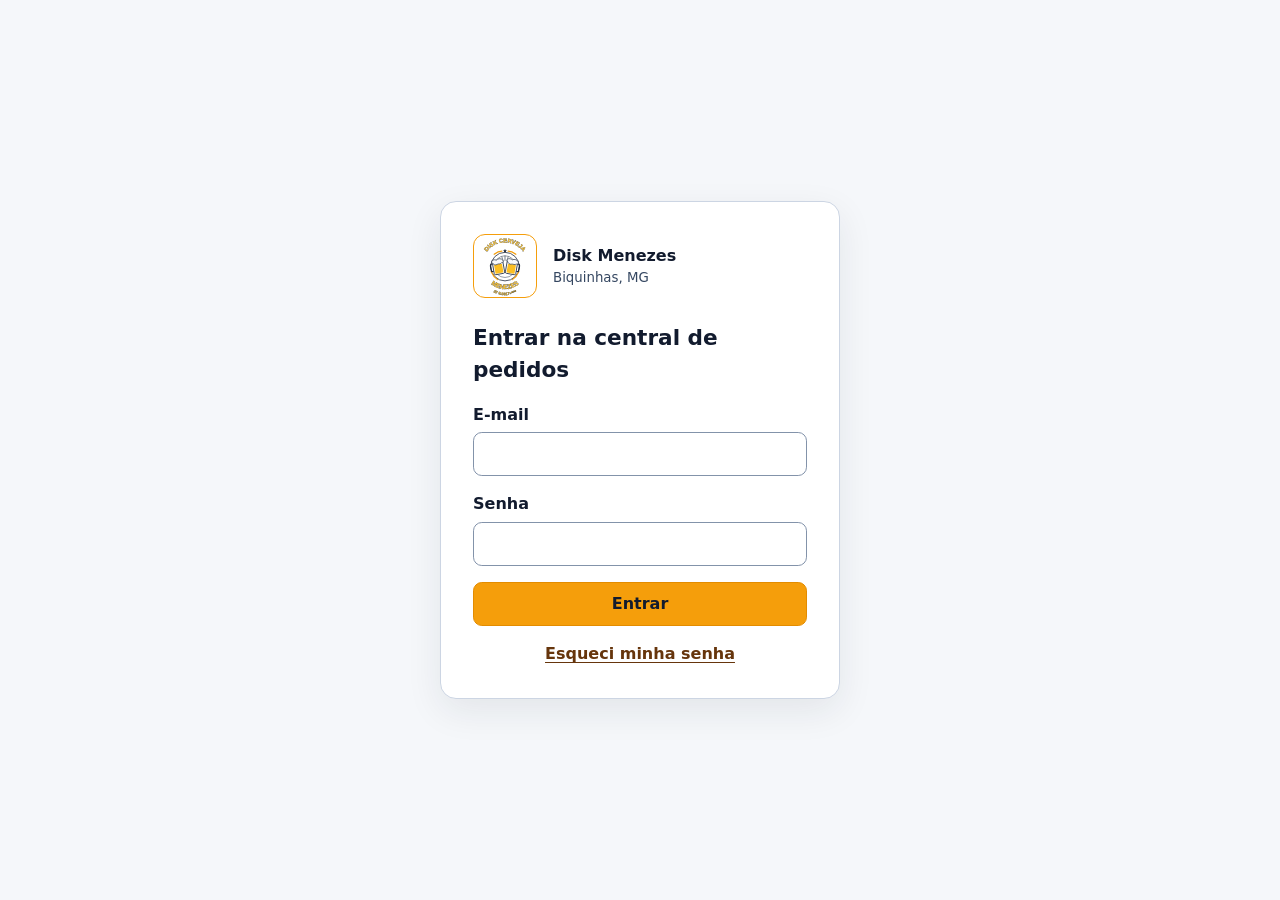
==== public/entrar.html @ 0a1eb31d "Adiciona login, recuperação de senha e base compartilhada" ====
<!doctype html>
<html lang="pt-BR">
<head>
<meta charset="utf-8">
<meta name="viewport" content="width=device-width, initial-scale=1">
<title>Entrar | Disk Menezes</title>
<style>
*{box-sizing:border-box}
body{margin:0;min-height:100vh;min-height:100dvh;display:grid;place-items:center;padding:1.25rem;background:#f5f7fa;color:#121b2e;font:1rem/1.5 system-ui,sans-serif}
main{width:min(100%,25rem);padding:clamp(1.25rem,5vw,2rem);background:#fff;border:1px solid #ccd5e3;border-radius:1rem;box-shadow:0 12px 36px #13203515}
.brand{display:flex;gap:1rem;align-items:center;margin-bottom:1.5rem}
.brand svg{width:4rem;height:4rem;flex:none;border:1px solid #f59e0b;border-radius:.75rem}
.brand strong,.brand small{display:block}.brand small{color:#354761}
h1{font-size:1.35rem;margin:0 0 1rem}
form{display:grid;gap:1rem}
label{display:grid;gap:.35rem;font-weight:650}
input,button{width:100%;min-height:2.75rem;border-radius:.55rem;padding:.55rem .75rem;font:inherit;color:inherit}
input{background:#fff;border:1px solid #8393aa}
button{background:#f59e0b;border:1px solid #e38c00;font-weight:750;cursor:pointer}
:focus-visible{outline:3px solid #205dcc;outline-offset:2px}
.auth-link{display:block;width:fit-content;margin:1rem auto 0;color:#66350c;font-weight:700;text-underline-offset:.2em}
.notice{padding:.65rem .75rem;background:#e8f3ff;color:#143d62;border-radius:.55rem;margin:0 0 1rem}
.error{padding:.55rem .75rem;background:#ffeaec;color:#9b1235;border-radius:.55rem}
</style>
</head>
<body><main>
<div class="brand"><svg viewBox="0 0 200 200" xmlns="http://www.w3.org/2000/svg" role="img" aria-label="Logo Disk Cerveja Menezes">
                        <defs>
                            <path id="topArc" d="M 28,96 A 72,72 0 0,1 172,96" />
                            <path id="botArc" d="M 32,126 A 72,72 0 0,0 168,126" />
                            <path id="telArc" d="M 24,146 A 84,84 0 0,0 176,146" />
                        </defs>
                        <!-- Círculo Central -->
                        <circle cx="100" cy="102" r="46" fill="#ffffff" stroke="#1e293b" stroke-width="2.5"/>
                        <circle cx="100" cy="102" r="35" fill="none" stroke="#1e293b" stroke-width="1.5"/>
                        <!-- Raios do Brinde -->
                        <line x1="100" y1="68" x2="100" y2="82" stroke="#1e293b" stroke-width="2" stroke-linecap="round"/>
                        <line x1="90" y1="71" x2="94" y2="83" stroke="#1e293b" stroke-width="1.8" stroke-linecap="round"/>
                        <line x1="110" y1="71" x2="106" y2="83" stroke="#1e293b" stroke-width="1.8" stroke-linecap="round"/>
                        <!-- Estrela Superior -->
                        <polygon points="100,44 102,49 107,49 103,52 104,57 100,54 96,57 97,52 93,49 98,49" fill="#1e293b"/>
                        <!-- Ramos de Cevada -->
                        <path d="M 65,62 Q 78,52 90,52" fill="none" stroke="#f59e0b" stroke-width="4" stroke-linecap="round"/>
                        <path d="M 135,62 Q 122,52 110,52" fill="none" stroke="#f59e0b" stroke-width="4" stroke-linecap="round"/>
                        <path d="M 55,118 Q 62,135 76,144" fill="none" stroke="#f59e0b" stroke-width="3.5" stroke-linecap="round"/>
                        <path d="M 145,118 Q 138,135 124,144" fill="none" stroke="#f59e0b" stroke-width="3.5" stroke-linecap="round"/>
                        <!-- Caneca Esquerda -->
                        <g transform="translate(80, 104) rotate(-10)">
                            <path d="M -18,-14 L -24,-14 C -27,-14 -27,10 -24,10 L -18,10" fill="none" stroke="#1e293b" stroke-width="3.5" stroke-linejoin="round"/>
                            <rect x="-18" y="-20" width="34" height="42" rx="4" fill="#ffffff" stroke="#1e293b" stroke-width="2.5"/>
                            <rect x="-14" y="-10" width="26" height="29" rx="2" fill="#fbbf24"/>
                            <path d="M -20,-20 C -20,-27 -10,-28 -4,-24 C 2,-29 14,-27 17,-20 C 19,-15 15,-11 11,-13 C 8,-8 1,-12 -4,-10 C -9,-7 -16,-11 -20,-20 Z" fill="#f8fafc" stroke="#1e293b" stroke-width="2"/>
                        </g>
                        <!-- Caneca Direita -->
                        <g transform="translate(120, 104) rotate(10)">
                            <path d="M 18,-14 L 24,-14 C 27,-14 27,10 24,10 L 18,10" fill="none" stroke="#1e293b" stroke-width="3.5" stroke-linejoin="round"/>
                            <rect x="-16" y="-20" width="34" height="42" rx="4" fill="#ffffff" stroke="#1e293b" stroke-width="2.5"/>
                            <rect x="-12" y="-10" width="26" height="29" rx="2" fill="#fbbf24"/>
                            <path d="M -17,-20 C -17,-27 -7,-28 -1,-24 C 5,-29 17,-27 20,-20 C 22,-15 18,-11 14,-13 C 11,-8 4,-12 -1,-10 C -6,-7 -13,-11 -17,-20 Z" fill="#f8fafc" stroke="#1e293b" stroke-width="2"/>
                        </g>
                        <!-- Textos Curvados -->
                        <text font-family="Inter, sans-serif" font-weight="900" font-size="18.5" fill="#fbbf24" stroke="#1e293b" stroke-width="1.2" paint-order="stroke">
                            <textPath href="#topArc" startOffset="50%" text-anchor="middle">DISK CERVEJA</textPath>
                        </text>
                        <text font-family="Inter, sans-serif" font-weight="900" font-size="20" fill="#fbbf24" stroke="#1e293b" stroke-width="1.2" paint-order="stroke">
                            <textPath href="#botArc" startOffset="50%" text-anchor="middle">MENEZES</textPath>
                        </text>
                        <text font-family="Inter, sans-serif" font-weight="800" font-size="12.5" fill="#fbbf24" stroke="#1e293b" stroke-width="1" paint-order="stroke">
                            <textPath href="#telArc" startOffset="50%" text-anchor="middle">37 9.9917-****</textPath>
                        </text>
                    </svg><div><strong>Disk Menezes</strong><small>Biquinhas, MG</small></div></div>
<h1>Entrar na central de pedidos</h1>
<!-- mensagem -->
<form action="/entrar" method="post">
<label>E-mail<input type="email" name="email" autocomplete="username" required maxlength="254" autocapitalize="none" spellcheck="false"></label>
<label>Senha<input type="password" name="senha" autocomplete="current-password" required maxlength="256"></label>
<button type="submit">Entrar</button>
</form>
<a class="auth-link" href="/recuperar">Esqueci minha senha</a>
</main></body></html>
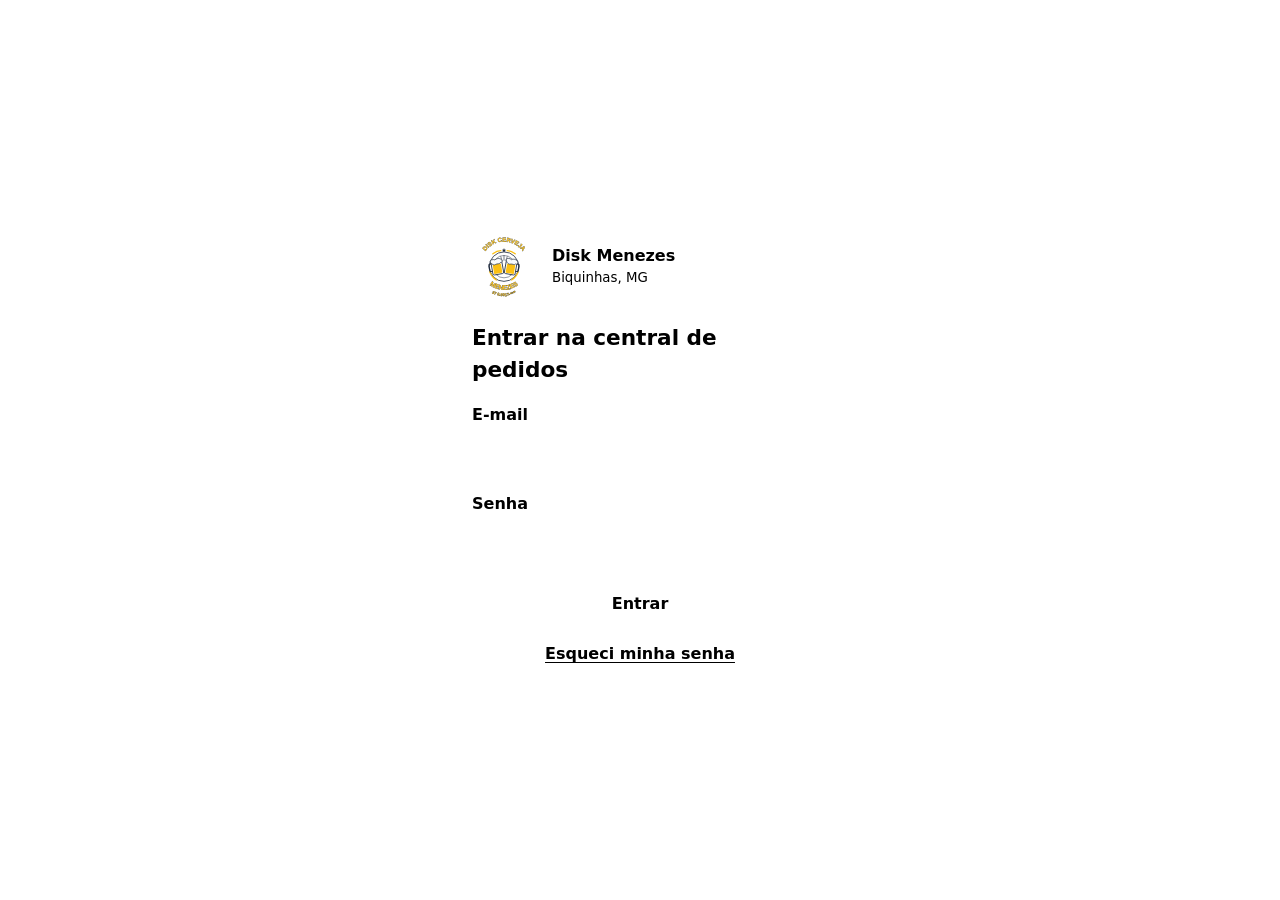
==== commit 1c2702b2: "experiment: testa paleta cinza-azulada e etiquetas sólidas de pedidos" ====
--- a/public/entrar.html
+++ b/public/entrar.html
@@ -1,26 +1,28 @@
 <!doctype html>
-<html lang="pt-BR">
+<html lang="pt-BR" class="auth-page">
 <head>
 <meta charset="utf-8">
 <meta name="viewport" content="width=device-width, initial-scale=1">
 <title>Entrar | Disk Menezes</title>
+<link rel="stylesheet" href="/theme.css">
 <style>
 *{box-sizing:border-box}
-body{margin:0;min-height:100vh;min-height:100dvh;display:grid;place-items:center;padding:1.25rem;background:#f5f7fa;color:#121b2e;font:1rem/1.5 system-ui,sans-serif}
-main{width:min(100%,25rem);padding:clamp(1.25rem,5vw,2rem);background:#fff;border:1px solid #ccd5e3;border-radius:1rem;box-shadow:0 12px 36px #13203515}
+body{margin:0;min-height:100vh;min-height:100dvh;display:grid;place-items:center;padding:1.25rem;background:var(--bg);color:var(--ink);font:1rem/1.5 system-ui,sans-serif}
+main{width:min(100%,25rem);padding:clamp(1.25rem,5vw,2rem);background:var(--surface);border:1px solid var(--line);border-radius:1rem;box-shadow:var(--shadow)}
 .brand{display:flex;gap:1rem;align-items:center;margin-bottom:1.5rem}
-.brand svg{width:4rem;height:4rem;flex:none;border:1px solid #f59e0b;border-radius:.75rem}
-.brand strong,.brand small{display:block}.brand small{color:#354761}
+.brand svg{width:4rem;height:4rem;flex:none;border:1px solid var(--identity);background:white;border-radius:.75rem}
+.brand strong,.brand small{display:block}.brand small{color:var(--muted)}
 h1{font-size:1.35rem;margin:0 0 1rem}
 form{display:grid;gap:1rem}
 label{display:grid;gap:.35rem;font-weight:650}
 input,button{width:100%;min-height:2.75rem;border-radius:.55rem;padding:.55rem .75rem;font:inherit;color:inherit}
-input{background:#fff;border:1px solid #8393aa}
-button{background:#f59e0b;border:1px solid #e38c00;font-weight:750;cursor:pointer}
-:focus-visible{outline:3px solid #205dcc;outline-offset:2px}
-.auth-link{display:block;width:fit-content;margin:1rem auto 0;color:#66350c;font-weight:700;text-underline-offset:.2em}
-.notice{padding:.65rem .75rem;background:#e8f3ff;color:#143d62;border-radius:.55rem;margin:0 0 1rem}
-.error{padding:.55rem .75rem;background:#ffeaec;color:#9b1235;border-radius:.55rem}
+input{background:var(--surface);border:1px solid var(--control-line)}
+button{background:var(--accent);color:var(--accent-text);border:1px solid var(--brand-line);font-weight:750;cursor:pointer}
+button:not(:disabled):hover{background:var(--accent-hover)}
+:focus-visible{outline:3px solid var(--focus);outline-offset:2px}
+.auth-link{display:block;width:fit-content;margin:1rem auto 0;color:var(--brand-ink);font-weight:700;text-underline-offset:.2em}
+.notice{padding:.65rem .75rem;background:var(--blue-tint);color:var(--blue);border-radius:.55rem;margin:0 0 1rem}
+.error{padding:.55rem .75rem;background:var(--red-tint);color:var(--danger);border-radius:.55rem}
 </style>
 </head>
 <body><main>
@@ -40,32 +42,32 @@
                         <!-- Estrela Superior -->
                         <polygon points="100,44 102,49 107,49 103,52 104,57 100,54 96,57 97,52 93,49 98,49" fill="#1e293b"/>
                         <!-- Ramos de Cevada -->
-                        <path d="M 65,62 Q 78,52 90,52" fill="none" stroke="#f59e0b" stroke-width="4" stroke-linecap="round"/>
-                        <path d="M 135,62 Q 122,52 110,52" fill="none" stroke="#f59e0b" stroke-width="4" stroke-linecap="round"/>
-                        <path d="M 55,118 Q 62,135 76,144" fill="none" stroke="#f59e0b" stroke-width="3.5" stroke-linecap="round"/>
-                        <path d="M 145,118 Q 138,135 124,144" fill="none" stroke="#f59e0b" stroke-width="3.5" stroke-linecap="round"/>
+                        <path d="M 65,62 Q 78,52 90,52" fill="none" stroke="#FBC014" stroke-width="4" stroke-linecap="round"/>
+                        <path d="M 135,62 Q 122,52 110,52" fill="none" stroke="#FBC014" stroke-width="4" stroke-linecap="round"/>
+                        <path d="M 55,118 Q 62,135 76,144" fill="none" stroke="#FBC014" stroke-width="3.5" stroke-linecap="round"/>
+                        <path d="M 145,118 Q 138,135 124,144" fill="none" stroke="#FBC014" stroke-width="3.5" stroke-linecap="round"/>
                         <!-- Caneca Esquerda -->
                         <g transform="translate(80, 104) rotate(-10)">
                             <path d="M -18,-14 L -24,-14 C -27,-14 -27,10 -24,10 L -18,10" fill="none" stroke="#1e293b" stroke-width="3.5" stroke-linejoin="round"/>
                             <rect x="-18" y="-20" width="34" height="42" rx="4" fill="#ffffff" stroke="#1e293b" stroke-width="2.5"/>
-                            <rect x="-14" y="-10" width="26" height="29" rx="2" fill="#fbbf24"/>
+                            <rect x="-14" y="-10" width="26" height="29" rx="2" fill="#FBC014"/>
                             <path d="M -20,-20 C -20,-27 -10,-28 -4,-24 C 2,-29 14,-27 17,-20 C 19,-15 15,-11 11,-13 C 8,-8 1,-12 -4,-10 C -9,-7 -16,-11 -20,-20 Z" fill="#f8fafc" stroke="#1e293b" stroke-width="2"/>
                         </g>
                         <!-- Caneca Direita -->
                         <g transform="translate(120, 104) rotate(10)">
                             <path d="M 18,-14 L 24,-14 C 27,-14 27,10 24,10 L 18,10" fill="none" stroke="#1e293b" stroke-width="3.5" stroke-linejoin="round"/>
                             <rect x="-16" y="-20" width="34" height="42" rx="4" fill="#ffffff" stroke="#1e293b" stroke-width="2.5"/>
-                            <rect x="-12" y="-10" width="26" height="29" rx="2" fill="#fbbf24"/>
+                            <rect x="-12" y="-10" width="26" height="29" rx="2" fill="#FBC014"/>
                             <path d="M -17,-20 C -17,-27 -7,-28 -1,-24 C 5,-29 17,-27 20,-20 C 22,-15 18,-11 14,-13 C 11,-8 4,-12 -1,-10 C -6,-7 -13,-11 -17,-20 Z" fill="#f8fafc" stroke="#1e293b" stroke-width="2"/>
                         </g>
                         <!-- Textos Curvados -->
-                        <text font-family="Inter, sans-serif" font-weight="900" font-size="18.5" fill="#fbbf24" stroke="#1e293b" stroke-width="1.2" paint-order="stroke">
+                        <text font-family="Inter, sans-serif" font-weight="900" font-size="18.5" fill="#FBC014" stroke="#1e293b" stroke-width="1.2" paint-order="stroke">
                             <textPath href="#topArc" startOffset="50%" text-anchor="middle">DISK CERVEJA</textPath>
                         </text>
-                        <text font-family="Inter, sans-serif" font-weight="900" font-size="20" fill="#fbbf24" stroke="#1e293b" stroke-width="1.2" paint-order="stroke">
+                        <text font-family="Inter, sans-serif" font-weight="900" font-size="20" fill="#FBC014" stroke="#1e293b" stroke-width="1.2" paint-order="stroke">
                             <textPath href="#botArc" startOffset="50%" text-anchor="middle">MENEZES</textPath>
                         </text>
-                        <text font-family="Inter, sans-serif" font-weight="800" font-size="12.5" fill="#fbbf24" stroke="#1e293b" stroke-width="1" paint-order="stroke">
+                        <text font-family="Inter, sans-serif" font-weight="800" font-size="12.5" fill="#FBC014" stroke="#1e293b" stroke-width="1" paint-order="stroke">
                             <textPath href="#telArc" startOffset="50%" text-anchor="middle">37 9.9917-****</textPath>
                         </text>
                     </svg><div><strong>Disk Menezes</strong><small>Biquinhas, MG</small></div></div>
